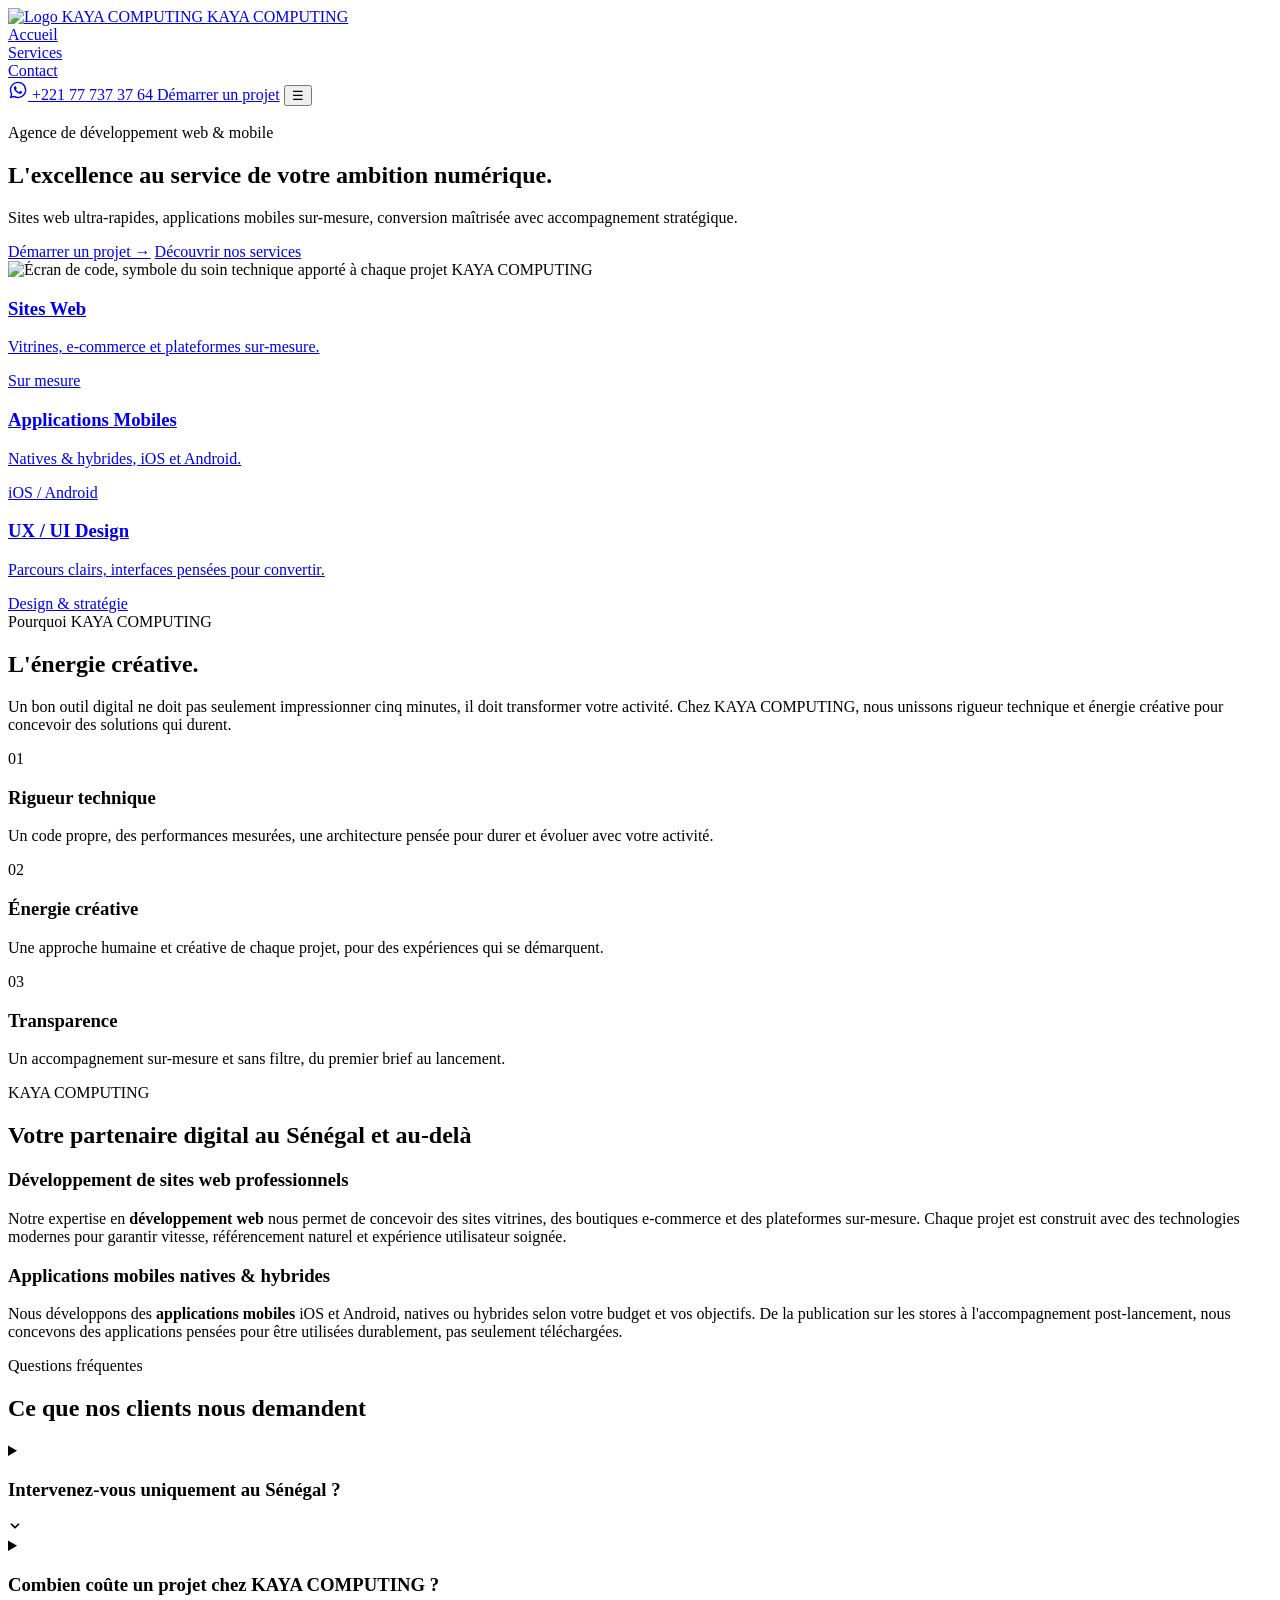
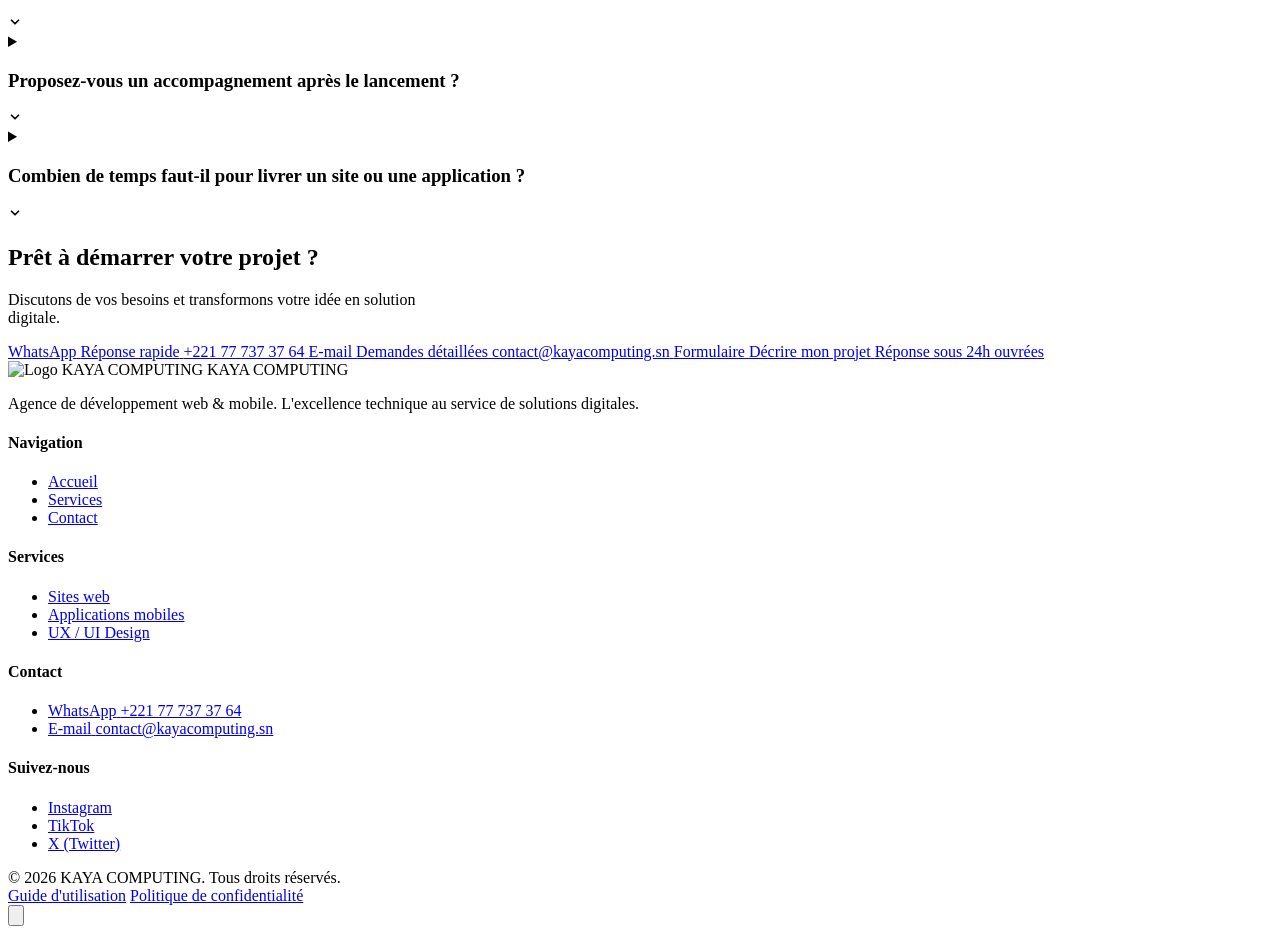
==== index.html @ dcd79332 "Add files via upload" ====
<!DOCTYPE html>
<html lang="fr">
<head>
<meta charset="UTF-8">
<meta name="viewport" content="width=device-width, initial-scale=1.0">
<title>KAYA COMPUTING — Agence de développement Web &amp; Mobile au Sénégal</title>
<meta name="description" content="KAYA COMPUTING est une agence sénégalaise de développement web et mobile. Sites internet, applications iOS/Android et UX/UI design sur-mesure, rapides et pensés pour convertir.">
<meta name="keywords" content="agence web Sénégal, développement web Sénégal, création site internet Dakar, application mobile Sénégal, UX UI design Sénégal, KAYA COMPUTING">
<meta name="robots" content="index, follow">
<meta name="author" content="KAYA COMPUTING">
<link rel="canonical" href="https://kayacomputing.github.io/kaya_computing/">

<!-- Open Graph / Facebook, LinkedIn, WhatsApp previews -->
<meta property="og:type" content="website">
<meta property="og:locale" content="fr_FR">
<meta property="og:url" content="https://kayacomputing.github.io/kaya_computing/">
<meta property="og:site_name" content="KAYA COMPUTING">
<meta property="og:title" content="KAYA COMPUTING — Agence de développement Web &amp; Mobile au Sénégal">
<meta property="og:description" content="Sites internet, applications mobiles et UX/UI design sur-mesure. Une agence sénégalaise qui allie rigueur technique et énergie créative.">
<meta property="og:image" content="https://kayacomputing.github.io/kaya_computing/assets/hero-code.jpg">
<meta property="og:image:width" content="1920">
<meta property="og:image:height" content="1080">

<!-- Twitter / X Card -->
<meta name="twitter:card" content="summary_large_image">
<meta name="twitter:title" content="KAYA COMPUTING — Agence de développement Web &amp; Mobile au Sénégal">
<meta name="twitter:description" content="Sites internet, applications mobiles et UX/UI design sur-mesure, conçus par une agence basée au Sénégal.">
<meta name="twitter:image" content="https://kayacomputing.github.io/kaya_computing/assets/hero-code.jpg">

<link rel="icon" type="image/png" href="assets/logo.png">
<link rel="apple-touch-icon" href="assets/logo.png">
<link rel="stylesheet" href="css/style.css">

<!-- Données structurées : identité de l'entreprise pour les moteurs de recherche -->
<script type="application/ld+json">
{
  "@context": "https://schema.org",
  "@type": "ProfessionalService",
  "@id": "https://kayacomputing.github.io/kaya_computing/#organization",
  "name": "KAYA COMPUTING",
  "url": "https://kayacomputing.github.io/kaya_computing/",
  "logo": "https://kayacomputing.github.io/kaya_computing/assets/logo.png",
  "image": "https://kayacomputing.github.io/kaya_computing/assets/hero-code.jpg",
  "description": "Agence de développement web et mobile basée au Sénégal, spécialisée dans la création de sites internet, d'applications mobiles et de design UX/UI sur-mesure.",
  "email": "contact@kayacomputing.sn",
  "telephone": "+221777373764",
  "areaServed": "SN",
  "address": {
    "@type": "PostalAddress",
    "addressCountry": "SN"
  },
  "sameAs": [
    "https://instagram.com/kayacomputing_sn",
    "https://tiktok.com/@kayacomputing_sn",
    "https://x.com/KayaComputing"
  ]
}
</script>
</head>
<body>
<header class="site-header">
  <div class="container nav">
    <a href="index.html" class="brand">
      <img src="assets/logo.png" alt="Logo KAYA COMPUTING" width="40" height="40">
      KAYA COMPUTING
    </a>
    <ul class="nav-links" style="list-style:none; margin:0; padding:0;">
      <li><a href="index.html" class="active">Accueil</a></li>
<li><a href="services.html">Services</a></li>
<li><a href="contact.html">Contact</a></li>

    </ul>
    <div class="nav-cta">
      <a href="https://wa.me/221777373764" target="_blank" rel="noopener" class="btn-whatsapp" aria-label="Nous contacter sur WhatsApp">
        <svg width="20" height="20" viewBox="0 0 24 24" fill="currentColor"><path d="M12.04 2C6.58 2 2.13 6.45 2.13 11.91c0 1.75.46 3.45 1.32 4.95L2.05 22l5.25-1.38a9.9 9.9 0 0 0 4.74 1.21h.005c5.46 0 9.91-4.45 9.91-9.91 0-2.65-1.03-5.14-2.9-7.01A9.87 9.87 0 0 0 12.04 2zm0 18.13h-.004a8.2 8.2 0 0 1-4.19-1.15l-.3-.18-3.12.82.83-3.04-.2-.31a8.18 8.18 0 0 1-1.26-4.36c0-4.53 3.69-8.22 8.23-8.22 2.2 0 4.26.86 5.82 2.42a8.17 8.17 0 0 1 2.41 5.81c0 4.53-3.69 8.21-8.22 8.21zm4.51-6.15c-.25-.12-1.47-.72-1.69-.81-.23-.08-.39-.12-.56.13-.17.25-.64.81-.78.97-.14.17-.29.19-.54.06-.25-.12-1.04-.38-1.98-1.22-.73-.65-1.23-1.46-1.37-1.71-.14-.25-.02-.38.11-.51.11-.11.25-.29.37-.43.12-.14.16-.25.25-.41.08-.17.04-.31-.02-.43-.06-.12-.56-1.34-.76-1.84-.2-.48-.41-.42-.56-.42-.14-.01-.31-.01-.48-.01-.17 0-.43.06-.66.31-.23.25-.86.84-.86 2.05s.88 2.38 1 2.54c.12.17 1.73 2.64 4.2 3.7.59.25 1.04.4 1.4.52.59.19 1.12.16 1.54.1.47-.07 1.47-.6 1.68-1.18.21-.58.21-1.07.15-1.18-.06-.1-.23-.17-.48-.29z"/></svg>
        <span class="wa-text">+221 77 737 37 64</span>
      </a>
      <a href="contact.html" class="btn btn-primary">Démarrer un projet</a>
      <button class="nav-toggle" aria-label="Ouvrir le menu" aria-expanded="false">☰</button>
    </div>
  </div>
</header>

<main>

  <!-- ============ HERO ============ -->
  <section class="hero" style="padding-bottom:0;">
    <div class="container hero-grid">
      <div class="reveal">
        <span class="segbar-h"><span></span><span></span><span></span></span>
        <div class="eyebrow" style="margin-top:18px;">Agence de développement web &amp; mobile</div>
        <h1>L'excellence au service de votre ambition numérique.</h1>
        <p class="lede">Sites web ultra-rapides, applications mobiles sur-mesure, conversion maîtrisée avec accompagnement stratégique.</p>
        <div class="hero-actions">
          <a href="contact.html" class="btn btn-primary">Démarrer un projet →</a>
          <a href="services.html" class="btn btn-outline">Découvrir nos services</a>
        </div>
      </div>

      <div class="hero-visual hero-visual-photo reveal">
        <img src="assets/hero-code.jpg" alt="Écran de code, symbole du soin technique apporté à chaque projet KAYA COMPUTING" width="960" height="600" loading="eager">
        <div class="hero-visual-accent">
          <span class="segbar"><span></span><span></span><span></span></span>
        </div>
      </div>
    </div>
  </section>

  <!-- ============ CARTES VISUELLES SERVICES ============ -->
  <section class="section-tight">
    <div class="container">
      <div class="visual-card-grid reveal-group">
        <a href="services.html" class="visual-card vc-blue">
          <span class="vc-icon"><span class="segbar"><span></span><span></span><span></span></span></span>
          <div>
            <h3>Sites Web</h3>
            <p>Vitrines, e-commerce et plateformes sur-mesure.</p>
            <span class="vc-tag">Sur mesure</span>
          </div>
        </a>
        <a href="services.html" class="visual-card vc-anthracite">
          <span class="vc-icon"><span class="segbar"><span></span><span></span><span></span></span></span>
          <div>
            <h3>Applications Mobiles</h3>
            <p>Natives &amp; hybrides, iOS et Android.</p>
            <span class="vc-tag">iOS / Android</span>
          </div>
        </a>
        <a href="services.html" class="visual-card vc-orange">
          <span class="vc-icon"><span class="segbar"><span></span><span></span><span></span></span></span>
          <div>
            <h3>UX / UI Design</h3>
            <p>Parcours clairs, interfaces pensées pour convertir.</p>
            <span class="vc-tag">Design &amp; stratégie</span>
          </div>
        </a>
      </div>
    </div>
  </section>

  <!-- ============ POURQUOI KAYA COMPUTING ============ -->
  <section class="section values-section">
    <div class="container">
      <div class="section-head reveal">
        <span class="eyebrow">Pourquoi KAYA COMPUTING</span>
        <h2>L'énergie créative.</h2>
      </div>
      <p class="lede values-intro reveal">Un bon outil digital ne doit pas seulement impressionner cinq minutes, il doit transformer votre activité. Chez KAYA COMPUTING, nous unissons rigueur technique et énergie créative pour concevoir des solutions qui durent.</p>

      <div class="values-grid reveal-group">
        <div class="value-card">
          <div class="value-icon">01</div>
          <h3>Rigueur technique</h3>
          <p>Un code propre, des performances mesurées, une architecture pensée pour durer et évoluer avec votre activité.</p>
        </div>
        <div class="value-card">
          <div class="value-icon">02</div>
          <h3>Énergie créative</h3>
          <p>Une approche humaine et créative de chaque projet, pour des expériences qui se démarquent.</p>
        </div>
        <div class="value-card">
          <div class="value-icon">03</div>
          <h3>Transparence</h3>
          <p>Un accompagnement sur-mesure et sans filtre, du premier brief au lancement.</p>
        </div>
      </div>
    </div>
  </section>

  <!-- ============ CONTENU SEO / EXPERTISE ============ -->
  <section class="section section-alt seo-block">
    <div class="container">
      <div class="section-head reveal">
        <span class="eyebrow">KAYA COMPUTING</span>
        <h2>Votre partenaire digital au Sénégal et au-delà</h2>
      </div>

      <h3 class="reveal">Développement de sites web professionnels</h3>
      <p class="reveal">Notre expertise en <strong>développement web</strong> nous permet de concevoir des sites vitrines, des boutiques e-commerce et des plateformes sur-mesure. Chaque projet est construit avec des technologies modernes pour garantir vitesse, référencement naturel et expérience utilisateur soignée.</p>

      <h3 class="reveal">Applications mobiles natives &amp; hybrides</h3>
      <p class="reveal">Nous développons des <strong>applications mobiles</strong> iOS et Android, natives ou hybrides selon votre budget et vos objectifs. De la publication sur les stores à l'accompagnement post-lancement, nous concevons des applications pensées pour être utilisées durablement, pas seulement téléchargées.</p>
    </div>
  </section>

  <!-- ============ FAQ ============ -->
  <section class="section">
    <div class="container">
      <div class="section-head reveal">
        <span class="eyebrow">Questions fréquentes</span>
        <h2>Ce que nos clients nous demandent</h2>
      </div>
      <div class="faq-list reveal-group">
        <details class="faq-item">
          <summary>
            <h3>Intervenez-vous uniquement au Sénégal ?</h3>
            <span class="faq-arrow" aria-hidden="true">
              <svg width="14" height="14" viewBox="0 0 16 16" fill="none"><path d="M4 6l4 4 4-4" stroke="currentColor" stroke-width="2" stroke-linecap="round" stroke-linejoin="round"/></svg>
            </span>
          </summary>
          <p>Basés au Sénégal, nous accompagnons des clients partout dans le pays et à l'international, grâce à une organisation fluide à distance adaptée à votre fuseau horaire.</p>
        </details>
        <details class="faq-item">
          <summary>
            <h3>Combien coûte un projet chez KAYA COMPUTING ?</h3>
            <span class="faq-arrow" aria-hidden="true">
              <svg width="14" height="14" viewBox="0 0 16 16" fill="none"><path d="M4 6l4 4 4-4" stroke="currentColor" stroke-width="2" stroke-linecap="round" stroke-linejoin="round"/></svg>
            </span>
          </summary>
          <p>Chaque projet est chiffré sur devis, selon la complexité, les fonctionnalités et les délais souhaités. Nous proposons systématiquement une estimation détaillée avant de démarrer.</p>
        </details>
        <details class="faq-item">
          <summary>
            <h3>Proposez-vous un accompagnement après le lancement ?</h3>
            <span class="faq-arrow" aria-hidden="true">
              <svg width="14" height="14" viewBox="0 0 16 16" fill="none"><path d="M4 6l4 4 4-4" stroke="currentColor" stroke-width="2" stroke-linecap="round" stroke-linejoin="round"/></svg>
            </span>
          </summary>
          <p>Oui, sous forme de forfaits de maintenance (mises à jour, corrections, évolutions mineures) ou de support ponctuel à la demande. On en discute selon vos besoins lors du cadrage du projet.</p>
        </details>
        <details class="faq-item">
          <summary>
            <h3>Combien de temps faut-il pour livrer un site ou une application ?</h3>
            <span class="faq-arrow" aria-hidden="true">
              <svg width="14" height="14" viewBox="0 0 16 16" fill="none"><path d="M4 6l4 4 4-4" stroke="currentColor" stroke-width="2" stroke-linecap="round" stroke-linejoin="round"/></svg>
            </span>
          </summary>
          <p>Un site vitrine peut être livré en 3 à 6 semaines. Une application mobile ou une plateforme e-commerce complète demande généralement 2 à 4 mois, selon la complexité. Un planning précis vous est communiqué dès le devis validé.</p>
        </details>
      </div>
    </div>
  </section>

  <!-- ============ CTA MULTI-CANAL ============ -->
  <section class="section-tight">
    <div class="container">
      <div class="cta-banner cta-banner-channels reveal">
        <div>
          <h2>Prêt à démarrer votre projet ?</h2>
          <p style="margin-top:12px; max-width:420px;">Discutons de vos besoins et transformons votre idée en solution digitale.</p>
        </div>
        <div class="channel-grid">
          <a href="https://wa.me/221777373764" target="_blank" rel="noopener" class="channel-card">
            <span class="ch-label">WhatsApp</span>
            <span class="ch-value">Réponse rapide</span>
            <span class="ch-sub">+221 77 737 37 64</span>
          </a>
          <a href="mailto:contact@kayacomputing.sn" class="channel-card">
            <span class="ch-label">E-mail</span>
            <span class="ch-value">Demandes détaillées</span>
            <span class="ch-sub">contact@kayacomputing.sn</span>
          </a>
          <a href="contact.html" class="channel-card">
            <span class="ch-label">Formulaire</span>
            <span class="ch-value">Décrire mon projet</span>
            <span class="ch-sub">Réponse sous 24h ouvrées</span>
          </a>
        </div>
      </div>
    </div>
  </section>

</main>
<footer class="site-footer">
  <div class="container">
    <div class="footer-grid">
      <div>
        <div class="footer-brand">
          <img src="assets/logo-white.png" alt="Logo KAYA COMPUTING" width="36" height="36" loading="lazy">
          KAYA COMPUTING
        </div>
        <p>Agence de développement web & mobile. L'excellence technique au service de solutions digitales.</p>
      </div>
      <div class="footer-col">
        <h4>Navigation</h4>
        <ul>
          <li><a href="index.html">Accueil</a></li>
          <li><a href="services.html">Services</a></li>
          <li><a href="contact.html">Contact</a></li>
        </ul>
      </div>
      <div class="footer-col">
        <h4>Services</h4>
        <ul>
          <li><a href="services.html">Sites web</a></li>
          <li><a href="services.html">Applications mobiles</a></li>
          <li><a href="services.html">UX / UI Design</a></li>
        </ul>
      </div>
      <div class="footer-col">
        <h4>Contact</h4>
        <ul>
          <li>
            <a href="https://wa.me/221777373764" target="_blank" rel="noopener" class="footer-contact-link">
              <span class="footer-contact-label">WhatsApp</span>
              <span class="footer-contact-value">+221 77 737 37 64</span>
            </a>
          </li>
          <li>
            <a href="mailto:contact@kayacomputing.sn" class="footer-contact-link">
              <span class="footer-contact-label">E-mail</span>
              <span class="footer-contact-value">contact@kayacomputing.sn</span>
            </a>
          </li>
        </ul>
      </div>
      <div class="footer-col">
        <h4>Suivez-nous</h4>
        <ul>
          <li><a href="https://instagram.com/kayacomputing_sn" target="_blank" rel="noopener">Instagram</a></li>
          <li><a href="https://tiktok.com/@kayacomputing_sn" target="_blank" rel="noopener">TikTok</a></li>
          <li><a href="https://x.com/KayaComputing" target="_blank" rel="noopener">X (Twitter)</a></li>
        </ul>
      </div>
    </div>
    <div class="footer-bottom">
      <span>© 2026 KAYA COMPUTING. Tous droits réservés.</span>
      <nav class="footer-legal" aria-label="Liens légaux">
        <a href="guide.html">Guide d'utilisation</a>
        <a href="confidentialite.html">Politique de confidentialité</a>
      </nav>
    </div>
  </div>
</footer>
<button class="scroll-top-btn" type="button" aria-label="Remonter en haut de la page" title="Retour en haut">
  <svg viewBox="0 0 24 24" fill="none" stroke="currentColor" stroke-width="2.5" stroke-linecap="round" stroke-linejoin="round"><path d="M12 19V5M5 12l7-7 7 7"/></svg>
</button>
<script src="js/main.js"></script>
</body>
</html>
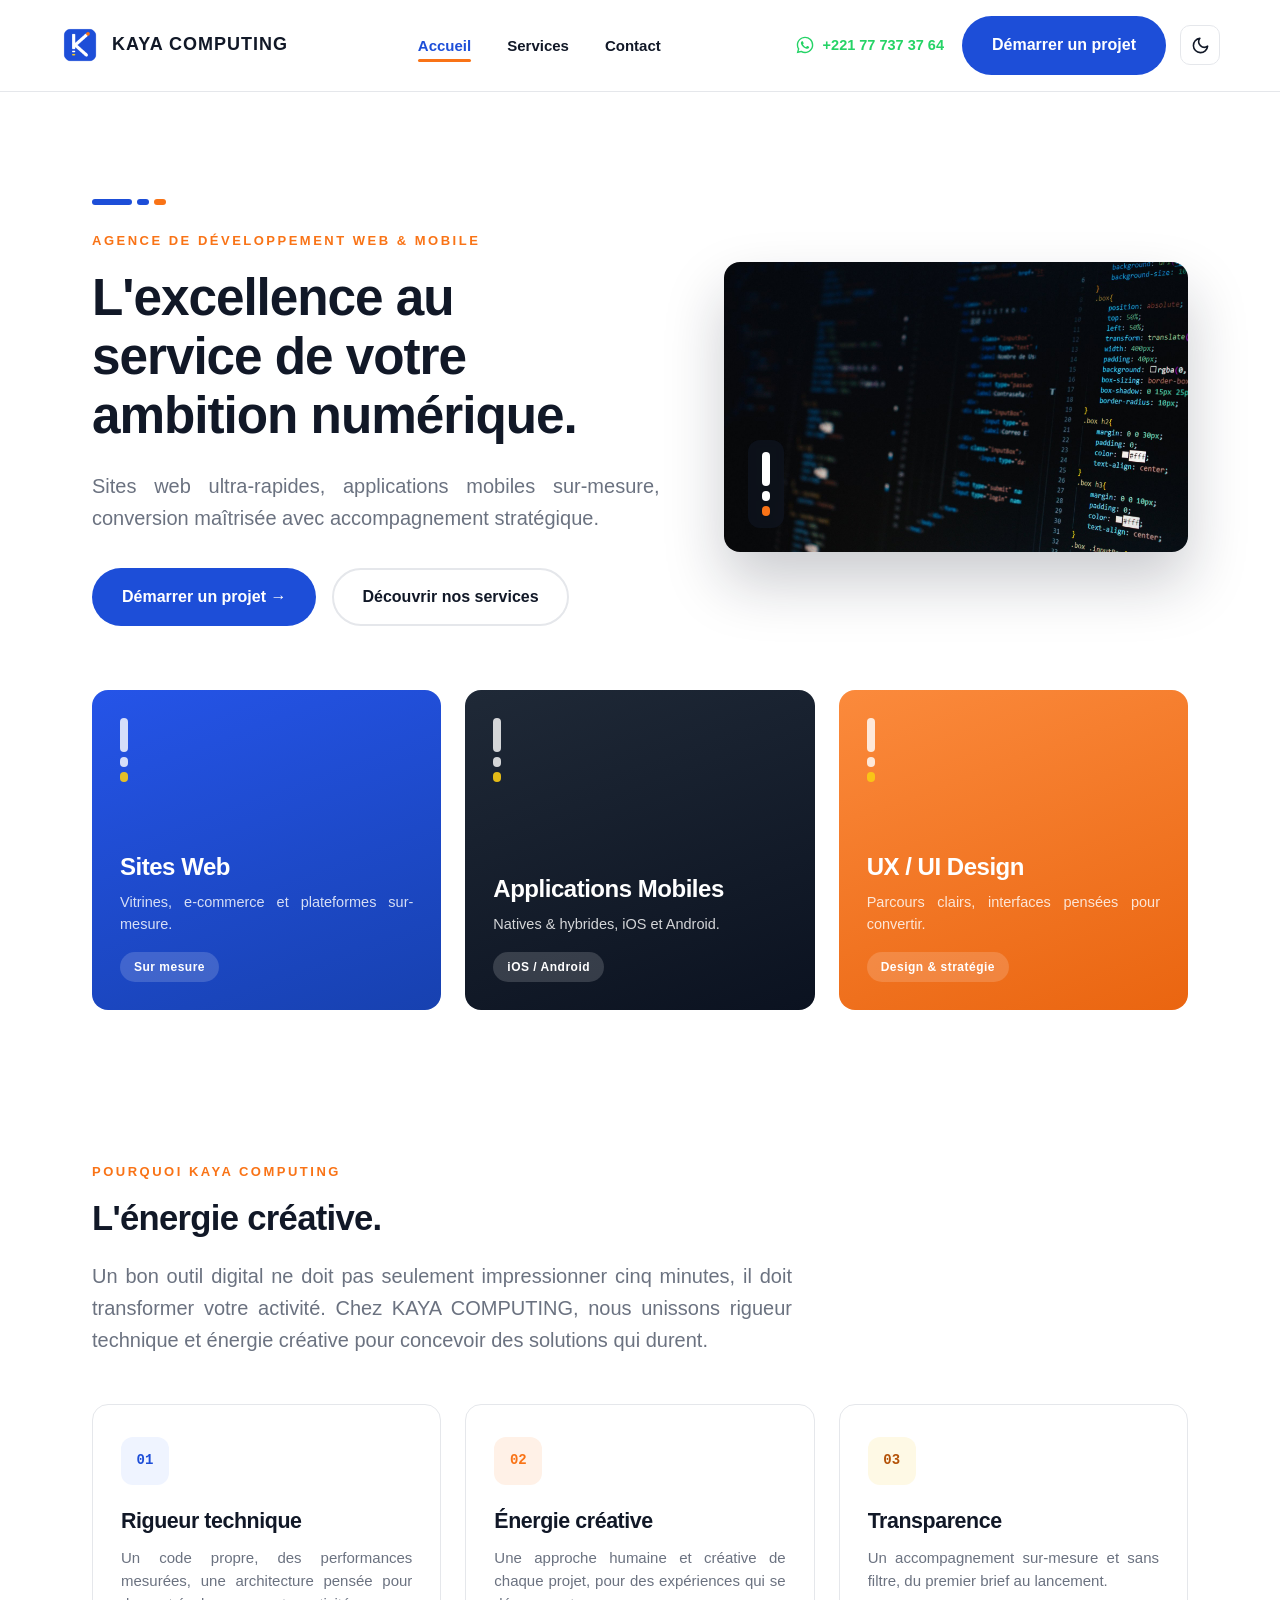
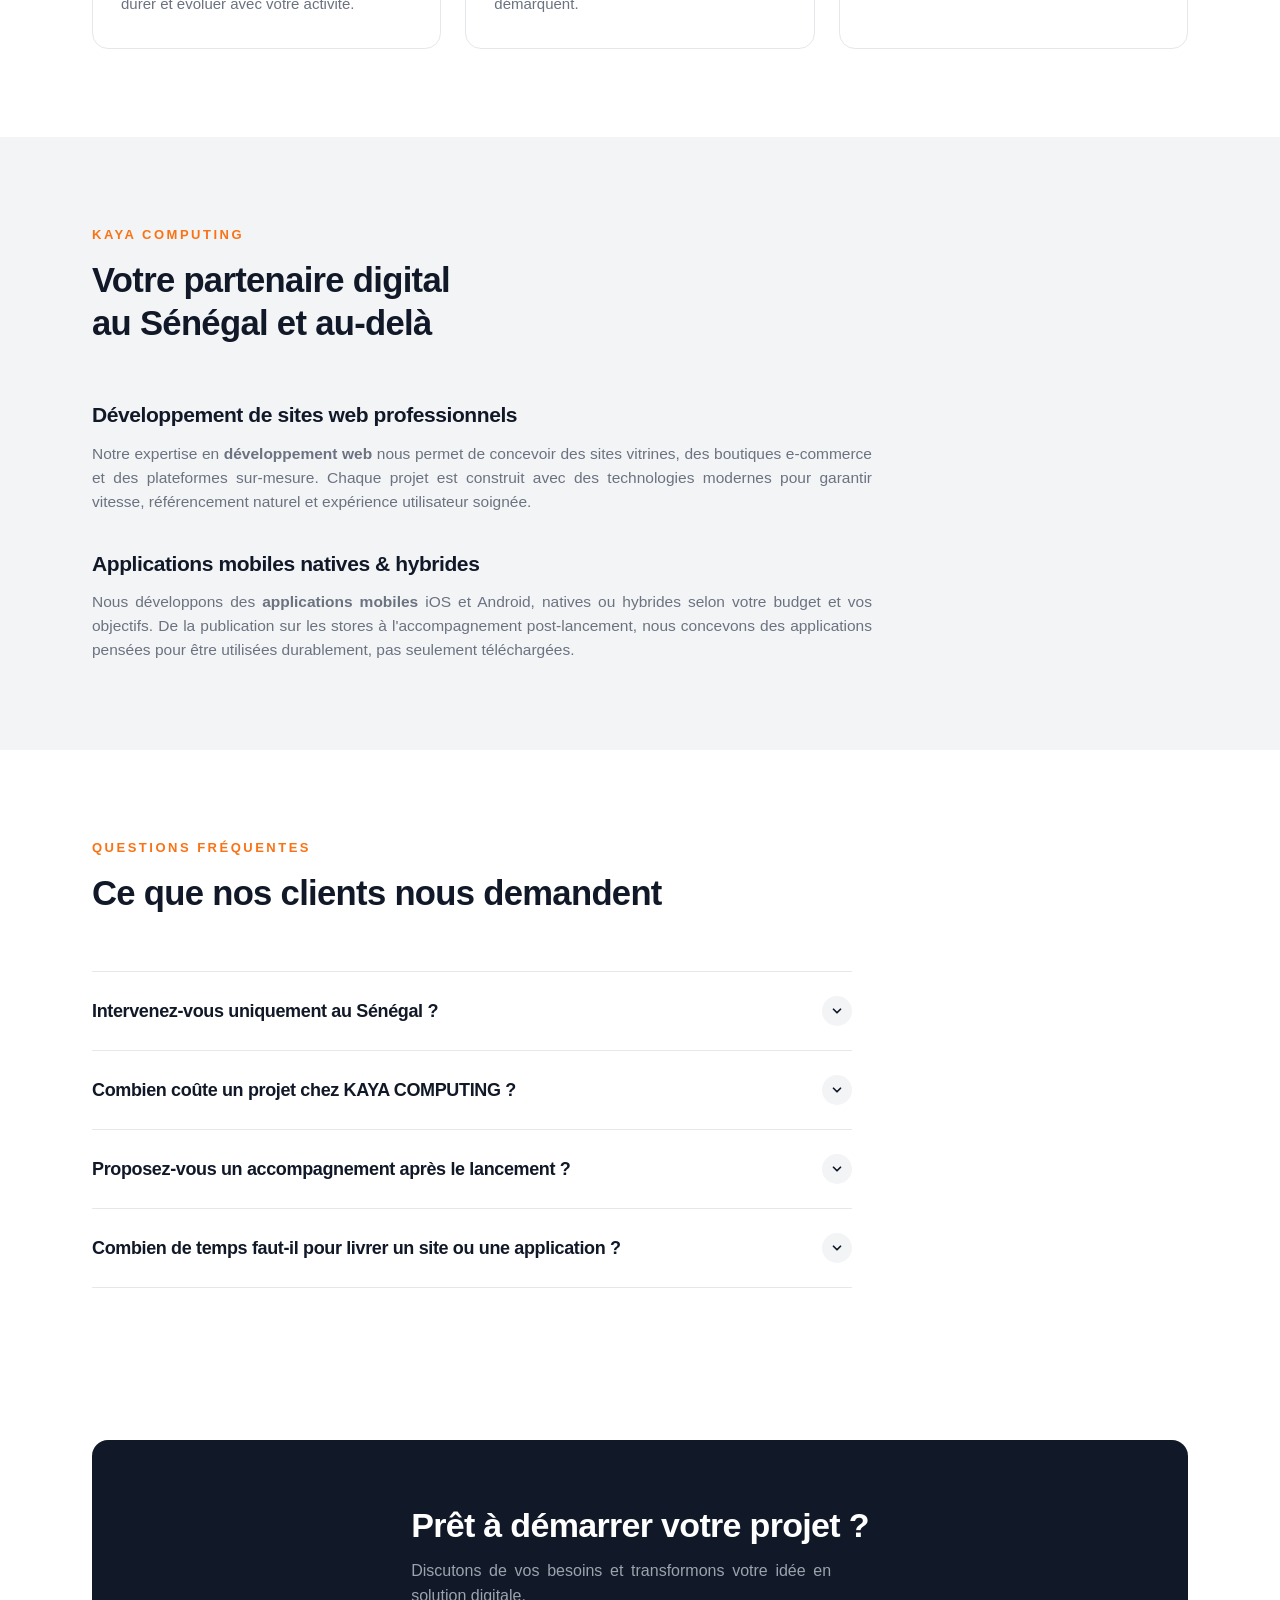
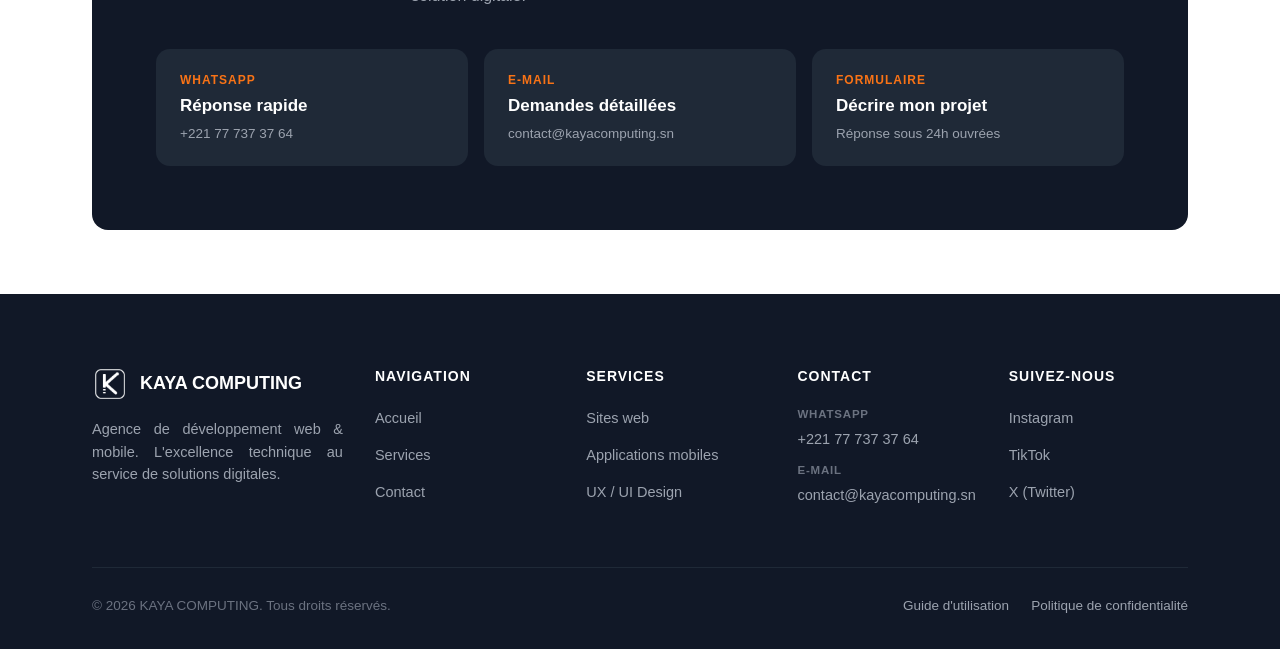
==== commit ace73873: "Ajout du mode sombre/clair sur toutes les pages" ====
--- a/index.html
+++ b/index.html
@@ -30,6 +30,7 @@
 <link rel="icon" type="image/png" href="assets/logo.png">
 <link rel="apple-touch-icon" href="assets/logo.png">
 <link rel="stylesheet" href="css/style.css">
+<script src="js/theme-toggle.js"></script>
 
 <!-- Données structurées : identité de l'entreprise pour les moteurs de recherche -->
 <script type="application/ld+json">
@@ -76,6 +77,10 @@
         <span class="wa-text">+221 77 737 37 64</span>
       </a>
       <a href="contact.html" class="btn btn-primary">Démarrer un projet</a>
+      <button class="theme-toggle" type="button" aria-label="Activer le mode sombre" title="Changer de thème">
+        <svg class="icon-moon" viewBox="0 0 24 24" fill="none" stroke="currentColor" stroke-width="2" stroke-linecap="round" stroke-linejoin="round"><path d="M21 12.79A9 9 0 1 1 11.21 3 7 7 0 0 0 21 12.79z"/></svg>
+        <svg class="icon-sun" viewBox="0 0 24 24" fill="none" stroke="currentColor" stroke-width="2" stroke-linecap="round" stroke-linejoin="round"><circle cx="12" cy="12" r="5"/><line x1="12" y1="1" x2="12" y2="3"/><line x1="12" y1="21" x2="12" y2="23"/><line x1="4.22" y1="4.22" x2="5.64" y2="5.64"/><line x1="18.36" y1="18.36" x2="19.78" y2="19.78"/><line x1="1" y1="12" x2="3" y2="12"/><line x1="21" y1="12" x2="23" y2="12"/><line x1="4.22" y1="19.78" x2="5.64" y2="18.36"/><line x1="18.36" y1="5.64" x2="19.78" y2="4.22"/></svg>
+      </button>
       <button class="nav-toggle" aria-label="Ouvrir le menu" aria-expanded="false">☰</button>
     </div>
   </div>
--- a/css/style.css
+++ b/css/style.css
@@ -0,0 +1,1101 @@
+/* ============================================================
+   KAYA COMPUTING — Design system
+   Basé sur la charte graphique v1.0 (Août 2026)
+   Signature visuelle : la barre segmentée du logo K
+   (symbolise la logique binaire/modulaire du développement)
+   ============================================================ */
+
+:root {
+  --blue: #1D4ED8;
+  --blue-dark: #1E3FB8;
+  --blue-tint: #EFF4FF;
+  --orange: #F97316;
+  --yellow: #FACC15;
+  --anthracite: #111827;
+  --gray: #6B7280;
+  --gray-light: #F3F4F6;
+  --border: #E5E7EB;
+  --white: #FFFFFF;
+
+  /* Jetons de thème (clair par défaut) : ce sont ceux-ci que le reste
+     de la feuille de style utilise pour tout ce qui doit s'adapter au
+     mode sombre (fond de page, texte, cartes, bordures). Les couleurs
+     de marque et les blocs volontairement colorés (footer, bannières
+     CTA, cartes visuelles) restent fixes dans les deux thèmes. */
+  --page-bg: var(--white);
+  --surface: var(--white);
+  --surface-alt: var(--gray-light);
+  --text-primary: var(--anthracite);
+  --text-muted: var(--gray);
+  --border-color: var(--border);
+  --header-bg: rgba(255,255,255,.92);
+
+  --font-main: Arial, "Helvetica Neue", Helvetica, sans-serif;
+  --font-mono: "SFMono-Regular", Consolas, "Liberation Mono", Menlo, monospace;
+
+  --container: 1160px;
+  --radius: 16px;
+  --radius-sm: 10px;
+}
+
+[data-theme="dark"] {
+  --page-bg: #0B0F1A;
+  --surface: #161C2C;
+  --surface-alt: #1C2333;
+  --text-primary: #F1F5F9;
+  --text-muted: #9CA3AF;
+  --border-color: #2A3348;
+  --header-bg: rgba(11,15,26,.88);
+}
+
+* { box-sizing: border-box; }
+html { scroll-behavior: smooth; }
+
+body {
+  margin: 0;
+  font-family: var(--font-main);
+  color: var(--text-primary);
+  background: var(--page-bg);
+  line-height: 1.55;
+  -webkit-font-smoothing: antialiased;
+  transition: background-color .25s ease, color .25s ease;
+}
+
+img { max-width: 100%; display: block; }
+a { color: inherit; text-decoration: none; }
+
+.container {
+  max-width: var(--container);
+  margin: 0 auto;
+  padding: 0 32px;
+}
+
+/* ---------- Segmented bar — brand signature ---------- */
+/* Three blocks (tall / short / short), echoing the K's
+   segmented stroke: blue, blue, orange. Used as the site's
+   recurring structural device: dividers, markers, bullets. */
+.segbar {
+  display: inline-flex;
+  flex-direction: column;
+  gap: 5px;
+  width: 8px;
+}
+.segbar span { display: block; border-radius: 4px; background: var(--blue); }
+.segbar span:nth-child(1) { height: 34px; }
+.segbar span:nth-child(2) { height: 10px; }
+.segbar span:nth-child(3) { height: 10px; background: var(--orange); }
+
+.segbar-h {
+  display: inline-flex;
+  align-items: center;
+  gap: 5px;
+}
+.segbar-h span { display: block; height: 6px; border-radius: 3px; background: var(--blue); }
+.segbar-h span:nth-child(1) { width: 40px; }
+.segbar-h span:nth-child(2) { width: 12px; }
+.segbar-h span:nth-child(3) { width: 12px; background: var(--orange); }
+
+/* ---------- Typography ---------- */
+.eyebrow {
+  font-weight: 700;
+  font-size: 13px;
+  letter-spacing: 2.5px;
+  text-transform: uppercase;
+  color: var(--orange);
+}
+
+h1, h2, h3, h4 { font-weight: 700; letter-spacing: -0.02em; margin: 0; color: var(--text-primary); overflow-wrap: break-word; text-wrap: balance; }
+/* Fluid sizing: scales smoothly between breakpoints instead of
+   jumping at a single media query, so headings never look
+   oversized/misaligned on tablet widths. */
+h1 { font-size: clamp(30px, 2.6vw + 18px, 54px); line-height: 1.15; }
+h2 { font-size: clamp(25px, 1.3vw + 18px, 36px); line-height: 1.25; }
+h3 { font-size: clamp(18px, 0.5vw + 15px, 22px); line-height: 1.35; }
+/* Body copy is justified for a cleaner, more "printed" reading
+   column, with the last line kept left-aligned (browser default,
+   made explicit for cross-browser consistency) and hyphenation
+   enabled so justified French text doesn't produce large gaps
+   between words on narrow columns. */
+p {
+  margin: 0;
+  color: var(--text-muted);
+  text-align: justify;
+  text-align-last: left;
+  -webkit-hyphens: auto;
+  hyphens: auto;
+}
+.lede { font-size: clamp(16.5px, 0.5vw + 14.5px, 20px); line-height: 1.6; }
+
+.mono-tag {
+  font-family: var(--font-mono);
+  font-size: 13px;
+  color: var(--blue);
+  background: var(--blue-tint);
+  padding: 4px 10px;
+  border-radius: 6px;
+}
+
+/* ---------- Buttons ---------- */
+.btn {
+  display: inline-flex;
+  align-items: center;
+  gap: 8px;
+  font-family: var(--font-main);
+  font-weight: 700;
+  font-size: 16px;
+  padding: 15px 28px;
+  border-radius: 999px;
+  border: 2px solid transparent;
+  cursor: pointer;
+  transition: transform .15s ease, box-shadow .15s ease, background .15s ease, color .15s ease;
+}
+.btn:hover { transform: translateY(-2px); }
+.btn:active { transform: translateY(0) scale(.97); }
+.btn-primary { background: var(--blue); color: var(--white); }
+.btn-primary:hover { background: var(--blue-dark); box-shadow: 0 10px 24px rgba(29,78,216,.28); }
+.btn-outline { background: transparent; color: var(--text-primary); border-color: var(--border-color); }
+.btn-outline:hover { border-color: var(--text-primary); }
+.btn-white { background: var(--white); color: var(--blue); }
+.btn-white:hover { box-shadow: 0 10px 24px rgba(0,0,0,.18); }
+
+/* ---------- Motion: scroll-reveal ----------
+   Lightweight, CSS-driven entrance animation. Elements start
+   slightly faded/offset and settle into place once an
+   IntersectionObserver (see main.js) marks them .is-visible.
+   No layout-affecting properties are animated (opacity + transform
+   only), so this costs nothing on load time or layout performance.
+   Disabled entirely for users who prefer reduced motion. */
+@media (prefers-reduced-motion: no-preference) {
+  .reveal {
+    opacity: 0;
+    transform: translateY(22px);
+    transition: opacity .6s ease, transform .6s ease;
+  }
+  .reveal.is-visible { opacity: 1; transform: translateY(0); }
+
+  .reveal-group > * {
+    opacity: 0;
+    transform: translateY(18px);
+    transition: opacity .5s ease, transform .5s ease;
+  }
+  .reveal-group.is-visible > * { opacity: 1; transform: translateY(0); }
+  .reveal-group.is-visible > *:nth-child(2) { transition-delay: .08s; }
+  .reveal-group.is-visible > *:nth-child(3) { transition-delay: .16s; }
+  .reveal-group.is-visible > *:nth-child(4) { transition-delay: .24s; }
+  .reveal-group.is-visible > *:nth-child(5) { transition-delay: .32s; }
+}
+
+/* ---------- Header ---------- */
+.site-header {
+  position: sticky;
+  top: 0;
+  z-index: 50;
+  background: var(--header-bg);
+  backdrop-filter: blur(8px);
+  border-bottom: 1px solid var(--border-color);
+}
+.nav {
+  display: flex;
+  align-items: center;
+  justify-content: space-between;
+  padding: 16px 0;
+  position: relative;
+}
+.brand {
+  display: flex;
+  align-items: center;
+  gap: 12px;
+  font-weight: 700;
+  font-size: 18px;
+  letter-spacing: 1px;
+}
+.brand img { width: 40px; height: 40px; transition: transform .25s ease; }
+.brand:hover img { transform: scale(1.08) rotate(-4deg); }
+.nav-links {
+  display: flex;
+  align-items: center;
+  gap: 36px;
+  font-weight: 700;
+  font-size: 15px;
+}
+.nav-links a { color: var(--text-primary); position: relative; padding: 6px 0; }
+.nav-links a.active { color: var(--blue); }
+.nav-links a::before {
+  content: "";
+  position: absolute;
+  left: 0; bottom: -2px;
+  width: 0; height: 2px;
+  background: var(--blue);
+  border-radius: 2px;
+  transition: width .2s ease;
+}
+.nav-links a:not(.active):hover::before { width: 100%; }
+.nav-links a.active::after {
+  content: "";
+  position: absolute;
+  left: 0; bottom: -2px;
+  width: 100%; height: 3px;
+  background: var(--orange);
+  border-radius: 2px;
+}
+.nav-links a:hover { color: var(--blue); }
+.nav-cta { display: flex; align-items: center; gap: 14px; }
+.btn-whatsapp {
+  display: flex; align-items: center; gap: 8px;
+  font-weight: 700; font-size: 14.5px;
+  color: #25D366;
+  padding: 8px 4px;
+}
+.btn-whatsapp:hover { color: #1DA851; }
+.nav-toggle {
+  display: none;
+  width: 42px; height: 42px;
+  align-items: center; justify-content: center;
+  border-radius: 10px;
+  border: 1.5px solid var(--border-color);
+  background: var(--surface);
+  color: var(--text-primary);
+  font-size: 18px;
+  cursor: pointer;
+}
+
+/* ---------- Hero ---------- */
+.hero {
+  padding: 96px 0 80px;
+}
+.hero-grid {
+  display: grid;
+  grid-template-columns: 1.1fr 0.9fr;
+  gap: 64px;
+  align-items: center;
+}
+.hero h1 { margin: 18px 0 24px; max-width: 600px; }
+/* Sub-page hero headings (Services, Contact...): shorter, still
+   fluid, with a controlled max-width so lines break evenly. */
+.hero-sub h1 { font-size: clamp(28px, 1.8vw + 18px, 46px); max-width: 680px; margin: 18px 0 20px; }
+.hero-sub .lede { max-width: 640px; margin-top: 20px; }
+.hero-actions { display: flex; gap: 16px; margin-top: 34px; flex-wrap: wrap; }
+.hero-stats { display: flex; gap: 40px; margin-top: 56px; }
+.hero-stats .stat-num { font-size: 30px; font-weight: 700; color: var(--text-primary); }
+.hero-stats .stat-label { font-size: 14px; color: var(--text-muted); margin-top: 4px; }
+
+.hero-visual {
+  filter: drop-shadow(0 30px 50px rgba(17,24,39,.14));
+}
+.hero-visual svg { width: 100%; height: auto; display: block; }
+.hero-visual-photo {
+  position: relative;
+  border-radius: var(--radius);
+  overflow: hidden;
+  filter: none;
+  box-shadow: 0 30px 60px rgba(17,24,39,.22);
+}
+.hero-visual-photo img {
+  width: 100%; height: 100%;
+  object-fit: cover;
+  display: block;
+  aspect-ratio: 16/10;
+}
+.hero-visual-accent {
+  position: absolute;
+  bottom: 24px; left: 24px;
+  background: rgba(17,24,39,.55);
+  backdrop-filter: blur(4px);
+  padding: 12px 14px;
+  border-radius: 12px;
+}
+.hero-visual-accent .segbar span:nth-child(1),
+.hero-visual-accent .segbar span:nth-child(2) { background: #FFFFFF; }
+.hero-visual-accent .segbar span:nth-child(3) { background: var(--orange); }
+
+/* ---------- Section scaffolding ---------- */
+.section { padding: 88px 0; }
+.section-tight { padding: 64px 0; }
+.section-alt { background: var(--surface-alt); }
+.section-dark { background: var(--anthracite); color: var(--white); }
+.section-dark p { color: #9CA3AF; }
+.section-dark h2, .section-dark h3 { color: var(--white); }
+.section-head { max-width: 640px; margin-bottom: 56px; }
+.section-head .eyebrow { margin-bottom: 14px; display: block; }
+.section-head h2 { margin-bottom: 16px; }
+
+/* ---------- Modular block grid (services / values) ---------- */
+.block-grid {
+  display: grid;
+  grid-template-columns: repeat(3, 1fr);
+  gap: 24px;
+}
+.block-grid.cols-2 { grid-template-columns: repeat(2, 1fr); }
+.block-grid.cols-4 { grid-template-columns: repeat(4, 1fr); }
+
+.block-card {
+  background: var(--surface);
+  border: 1px solid var(--border-color);
+  border-radius: var(--radius);
+  padding: 34px 28px;
+  transition: background-color .2s ease, border-color .2s ease, transform .15s ease, box-shadow .15s ease;
+}
+.block-card:hover {
+  background: var(--blue-tint);
+  border-color: var(--blue);
+  transform: translateY(-4px);
+  box-shadow: 0 16px 32px rgba(17,24,39,.08);
+}
+/* Same three-tone logic as the "Pourquoi KAYA COMPUTING" cards, so
+   Sites Web / Applications Mobiles / UX-UI Design read as one
+   coherent set: blue, orange, amber — all already part of the palette. */
+.block-card:nth-child(2):hover { background: #FFF1E7; border-color: var(--orange); }
+.block-card:nth-child(3):hover { background: #FEF9E5; border-color: #B45309; }
+.block-icon {
+  width: 56px; height: 56px;
+  border-radius: 14px;
+  background: var(--blue-tint);
+  display: flex; align-items: center; justify-content: center;
+  margin-bottom: 22px;
+  transition: background-color .2s ease;
+}
+.block-card:nth-child(2) .block-icon { background: #FFDDC2; }
+.block-card:nth-child(3) .block-icon { background: #FDF0BE; }
+.block-icon .segbar { gap: 3px; }
+.block-icon .segbar span:nth-child(1) { height: 22px; }
+.block-icon .segbar span:nth-child(2),
+.block-icon .segbar span:nth-child(3) { height: 6px; }
+.block-card h3 { margin-bottom: 10px; }
+.block-card p { font-size: 15px; }
+.block-card ul { margin: 16px 0 0; padding: 0; list-style: none; }
+.block-card li {
+  font-size: 14px;
+  color: var(--text-muted);
+  padding-left: 20px;
+  position: relative;
+  margin-bottom: 8px;
+}
+.block-card li::before {
+  content: "";
+  position: absolute; left: 0; top: 7px;
+  width: 8px; height: 8px;
+  border-radius: 2px;
+  background: var(--orange);
+}
+
+/* ---------- Process steps (real sequence -> numbered ok) ---------- */
+.process {
+  display: grid;
+  grid-template-columns: repeat(4, 1fr);
+  gap: 0;
+  position: relative;
+}
+.process-step { padding: 0 20px 0 0; position: relative; }
+.process-step .step-num {
+  font-family: var(--font-mono);
+  font-size: 14px;
+  color: var(--blue);
+  margin-bottom: 18px;
+  display: block;
+}
+.process-step h3 { font-size: 19px; margin-bottom: 10px; }
+.process-step p { font-size: 14.5px; }
+.process-step:not(:last-child)::after {
+  content: "";
+  position: absolute;
+  top: 8px; right: 0;
+  width: 1px; height: calc(100% - 30px);
+  background: var(--border-color);
+}
+
+/* ---------- Solution / highlight card (blue) ---------- */
+.highlight-card {
+  background: var(--blue);
+  color: var(--white);
+  border-radius: var(--radius);
+  padding: 40px;
+}
+.highlight-card .eyebrow { color: var(--yellow); }
+.highlight-card p { color: #DBEAFE; }
+
+/* ---------- Comparison table (web vs app) ---------- */
+.compare-grid {
+  display: grid;
+  grid-template-columns: 1fr 1fr;
+  gap: 24px;
+}
+.compare-card {
+  border-radius: var(--radius);
+  padding: 36px;
+}
+.compare-card.is-light { background: var(--surface-alt); }
+.compare-card.is-blue { background: var(--blue); color: var(--white); }
+.compare-card.is-blue p, .compare-card.is-blue li { color: #DBEAFE; }
+.compare-label {
+  display: flex; align-items: center; gap: 12px;
+  margin-bottom: 22px;
+}
+.compare-label .compare-icon {
+  width: 36px; height: 36px;
+  border-radius: 10px;
+  background: var(--blue-tint);
+  display: flex; align-items: center; justify-content: center;
+  flex-shrink: 0;
+}
+.compare-label .compare-icon .segbar { gap: 3px; }
+.compare-label .compare-icon .segbar span:nth-child(1) { height: 16px; }
+.compare-label .compare-icon .segbar span:nth-child(2),
+.compare-label .compare-icon .segbar span:nth-child(3) { height: 5px; }
+.compare-label span.compare-text {
+  font-weight: 700; font-size: 12.5px; letter-spacing: 1px; text-transform: uppercase;
+  color: var(--blue);
+}
+.compare-card.is-blue .compare-label .compare-icon { background: rgba(255,255,255,.15); }
+.compare-card.is-blue .compare-label .compare-icon .segbar span:nth-child(1),
+.compare-card.is-blue .compare-label .compare-icon .segbar span:nth-child(2) { background: #fff; }
+.compare-card.is-blue .compare-label span.compare-text { color: var(--yellow); }
+.compare-card ul { list-style: none; margin: 20px 0 0; padding: 0; }
+.compare-card li { padding: 10px 0; border-top: 1px solid rgba(0,0,0,.06); font-size: 15px; text-align: justify; text-align-last: left; -webkit-hyphens: auto; hyphens: auto; }
+.compare-card.is-blue li { border-top-color: rgba(255,255,255,.15); }
+.compare-card li:first-child { border-top: none; }
+
+/* ---------- Cards: portfolio ---------- */
+.portfolio-grid {
+  display: grid;
+  grid-template-columns: repeat(2, 1fr);
+  gap: 28px;
+}
+.portfolio-card {
+  border: 1px solid var(--border-color);
+  border-radius: var(--radius);
+  overflow: hidden;
+  transition: box-shadow .15s ease, transform .15s ease;
+}
+.portfolio-card:hover { box-shadow: 0 20px 40px rgba(17,24,39,.10); transform: translateY(-4px); }
+.portfolio-media {
+  height: 220px;
+  display: flex; align-items: center; justify-content: center;
+  position: relative;
+  overflow: hidden;
+}
+.portfolio-media .segbar-h { position: absolute; top: 24px; left: 28px; }
+.portfolio-body { padding: 28px; }
+.portfolio-tag {
+  font-family: var(--font-mono);
+  font-size: 12.5px;
+  color: var(--blue);
+  margin-bottom: 10px;
+  display: block;
+}
+.portfolio-body h3 { margin-bottom: 10px; }
+.portfolio-body p { font-size: 14.5px; }
+.portfolio-tags { display: flex; gap: 8px; margin-top: 18px; flex-wrap: wrap; }
+.tag-pill {
+  font-size: 12.5px;
+  font-weight: 700;
+  background: var(--surface-alt);
+  color: var(--text-primary);
+  padding: 6px 12px;
+  border-radius: 999px;
+}
+.placeholder-note {
+  margin-top: 48px;
+  padding: 20px 24px;
+  border: 1px dashed var(--border-color);
+  border-radius: var(--radius-sm);
+  font-size: 14px;
+  color: var(--text-muted);
+  text-align: justify;
+  text-align-last: left;
+  -webkit-hyphens: auto;
+  hyphens: auto;
+}
+
+/* ---------- Visual service cards (EMAD-inspired) ---------- */
+.visual-card-grid {
+  display: grid;
+  grid-template-columns: repeat(3, 1fr);
+  gap: 24px;
+}
+.visual-card {
+  position: relative;
+  border-radius: var(--radius);
+  overflow: hidden;
+  height: 320px;
+  padding: 28px;
+  display: flex;
+  flex-direction: column;
+  justify-content: space-between;
+  transition: transform .15s ease, box-shadow .15s ease;
+}
+.visual-card:hover { transform: translateY(-4px); box-shadow: 0 20px 40px rgba(17,24,39,.16); }
+.visual-card.vc-blue { background: linear-gradient(160deg, #2554E8 0%, #1741B0 100%); }
+.visual-card.vc-anthracite { background: linear-gradient(160deg, #1F2937 0%, #0B1220 100%); }
+.visual-card.vc-orange { background: linear-gradient(160deg, #FB8A3C 0%, #EA6510 100%); }
+.visual-card .vc-icon { opacity: .9; }
+.visual-card .vc-icon .segbar span { background: rgba(255,255,255,.9); }
+.visual-card .vc-icon .segbar span:nth-child(3) { background: var(--yellow); }
+.visual-card h3 { color: var(--white); font-size: 24px; margin-bottom: 8px; }
+.visual-card p { color: rgba(255,255,255,.82); font-size: 14.5px; }
+.visual-card .vc-tag {
+  display: inline-block;
+  margin-top: 16px;
+  font-size: 12px;
+  font-weight: 700;
+  letter-spacing: .5px;
+  color: var(--white);
+  background: rgba(255,255,255,.16);
+  padding: 6px 14px;
+  border-radius: 999px;
+}
+
+/* ---------- SEO / long-form content block ---------- */
+.seo-block h3 { font-size: 21px; margin: 36px 0 12px; }
+.seo-block h3:first-of-type { margin-top: 0; }
+.seo-block p { font-size: 15.5px; max-width: 780px; }
+
+/* ---------- Multi-channel CTA ---------- */
+.cta-banner-channels {
+  flex-direction: column;
+  align-items: flex-start;
+  gap: 32px;
+}
+.cta-banner-channels > div:first-child p { color: #9CA3AF; }
+.channel-grid {
+  display: grid;
+  grid-template-columns: repeat(3, 1fr);
+  gap: 16px;
+  width: 100%;
+}
+.channel-card {
+  display: flex;
+  flex-direction: column;
+  gap: 4px;
+  background: #1F2937;
+  border-radius: 14px;
+  padding: 22px 24px;
+  transition: background .15s ease, transform .15s ease;
+}
+.channel-card:hover { background: #29394F; transform: translateY(-3px); }
+.channel-card .ch-label {
+  font-size: 12px; font-weight: 700; letter-spacing: 1px; text-transform: uppercase;
+  color: var(--orange);
+}
+.channel-card .ch-value { font-size: 17px; font-weight: 700; color: var(--white); }
+.channel-card .ch-sub { font-size: 13.5px; color: #9CA3AF; }
+
+
+.cta-banner {
+  background: var(--anthracite);
+  border-radius: var(--radius);
+  padding: 64px;
+  display: flex;
+  align-items: center;
+  justify-content: space-between;
+  gap: 40px;
+  position: relative;
+  overflow: hidden;
+}
+.cta-banner h2 { color: var(--white); max-width: 560px; font-size: 34px; }
+.cta-banner .cta-actions { display: flex; gap: 16px; flex-shrink: 0; }
+
+/* ---------- Footer ---------- */
+.site-footer { background: var(--anthracite); color: var(--white); padding: 72px 0 32px; }
+.footer-grid {
+  display: grid;
+  grid-template-columns: 1.4fr 1fr 1fr 1fr 1fr;
+  gap: 32px;
+  padding-bottom: 48px;
+  border-bottom: 1px solid #1F2937;
+}
+.footer-brand { display: flex; align-items: center; gap: 12px; font-weight: 700; font-size: 18px; margin-bottom: 16px; }
+.footer-brand img { width: 36px; height: 36px; }
+.site-footer p { color: #9CA3AF; font-size: 14.5px; max-width: 280px; }
+.footer-col h4 { color: var(--white); font-size: 14px; letter-spacing: 1px; text-transform: uppercase; margin-bottom: 18px; }
+.footer-col ul { list-style: none; margin: 0; padding: 0; }
+.footer-col li { margin-bottom: 12px; }
+.footer-col a { color: #9CA3AF; font-size: 14.5px; }
+.footer-col a:hover { color: var(--white); }
+/* Contact column: label above value so the phone number is never
+   split onto its own line by a mid-number wrap. */
+.footer-contact-link { display: flex; flex-direction: column; gap: 4px; }
+.footer-contact-label {
+  font-size: 11.5px; font-weight: 700; letter-spacing: .8px; text-transform: uppercase;
+  color: #6B7280;
+}
+.footer-contact-value { color: #9CA3AF; font-size: 14.5px; white-space: nowrap; }
+.footer-contact-link:hover .footer-contact-value { color: var(--white); }
+.footer-bottom {
+  display: flex; justify-content: space-between; align-items: center;
+  padding-top: 28px; font-size: 13.5px; color: #6B7280; flex-wrap: wrap; gap: 12px;
+}
+.footer-socials { display: flex; gap: 16px; }
+.footer-legal { display: flex; gap: 22px; flex-wrap: wrap; list-style: none; margin: 0; padding: 0; }
+.footer-legal a { color: #9CA3AF; font-size: 13.5px; }
+.footer-legal a:hover { color: var(--white); }
+
+/* ---------- Bouton clair / sombre ---------- */
+.theme-toggle {
+  display: flex;
+  align-items: center;
+  justify-content: center;
+  width: 40px; height: 40px;
+  border-radius: 10px;
+  border: 1.5px solid var(--border-color);
+  background: var(--surface);
+  color: var(--text-primary);
+  cursor: pointer;
+  flex-shrink: 0;
+  transition: background-color .2s ease, border-color .2s ease, color .2s ease;
+}
+.theme-toggle:hover { border-color: var(--blue); color: var(--blue); }
+.theme-toggle svg { width: 19px; height: 19px; }
+.theme-toggle .icon-sun { display: none; }
+.theme-toggle .icon-moon { display: block; }
+[data-theme="dark"] .theme-toggle .icon-sun { display: block; }
+[data-theme="dark"] .theme-toggle .icon-moon { display: none; }
+
+/* ---------- Bouton retour en haut ---------- */
+.scroll-top-btn {
+  position: fixed;
+  right: 26px; bottom: 26px;
+  width: 48px; height: 48px;
+  border-radius: 50%;
+  background: var(--blue);
+  color: var(--white);
+  display: flex; align-items: center; justify-content: center;
+  border: none;
+  cursor: pointer;
+  box-shadow: 0 14px 30px rgba(17,24,39,.24);
+  opacity: 0; visibility: hidden; transform: translateY(14px);
+  transition: opacity .25s ease, transform .25s ease, visibility .25s ease, background .15s ease;
+  z-index: 60;
+}
+.scroll-top-btn.is-visible { opacity: 1; visibility: visible; transform: translateY(0); }
+.scroll-top-btn:hover { background: var(--blue-dark); transform: translateY(-3px); }
+.scroll-top-btn:active { transform: translateY(0) scale(.94); }
+.scroll-top-btn svg { width: 20px; height: 20px; }
+@media (max-width: 640px) {
+  .scroll-top-btn { right: 16px; bottom: 16px; width: 44px; height: 44px; }
+}
+@media (prefers-reduced-motion: reduce) {
+  .scroll-top-btn:hover { transform: none; }
+}
+
+/* ---------- Page légale / guide (colonne de lecture) ---------- */
+.legal-content { max-width: 760px; }
+.legal-content h2 { margin-top: 44px; margin-bottom: 14px; }
+.legal-content h2:first-child { margin-top: 0; }
+.legal-content h3 { margin-top: 26px; margin-bottom: 10px; font-size: 17px; }
+.legal-content p { margin-bottom: 14px; }
+.legal-content ul, .legal-content ol { margin: 0 0 14px; padding-left: 22px; color: var(--text-muted); }
+.legal-content li {
+  margin-bottom: 8px;
+  text-align: justify;
+  text-align-last: left;
+  -webkit-hyphens: auto;
+  hyphens: auto;
+}
+.legal-content .updated-note {
+  display: inline-block;
+  font-family: var(--font-mono);
+  font-size: 13px;
+  color: var(--blue);
+  background: var(--blue-tint);
+  padding: 6px 12px;
+  border-radius: 6px;
+  margin-bottom: 8px;
+}
+
+/* ---------- Contact page ---------- */
+.contact-grid {
+  display: grid;
+  grid-template-columns: 1fr 1fr;
+  gap: 64px;
+}
+.form-field { margin-bottom: 22px; }
+.form-field label {
+  display: block; font-weight: 700; font-size: 14px; margin-bottom: 8px;
+}
+.form-field input, .form-field textarea, .form-field select {
+  width: 100%;
+  font-family: var(--font-main);
+  font-size: 15px;
+  padding: 14px 16px;
+  border: 1.5px solid var(--border-color);
+  border-radius: 10px;
+  background: var(--surface);
+  color: var(--text-primary);
+  transition: border-color .15s ease;
+}
+.form-field input:focus, .form-field textarea:focus, .form-field select:focus {
+  outline: none; border-color: var(--blue);
+}
+.form-field textarea { resize: vertical; min-height: 140px; }
+.contact-info-card {
+  background: var(--surface-alt);
+  border-radius: var(--radius);
+  padding: 36px;
+  margin-bottom: 20px;
+}
+.contact-info-card h3 { margin-bottom: 6px; font-size: 17px; }
+.contact-info-card a, .contact-info-card p { font-size: 15px; }
+.social-list { list-style: none; margin: 14px 0 0; padding: 0; }
+.social-list li { border-top: 1px solid var(--border-color); }
+.social-list li:first-child { border-top: none; }
+.social-list a {
+  display: flex; align-items: center; justify-content: space-between;
+  gap: 12px;
+  padding: 13px 0;
+  font-size: 15px; font-weight: 700; color: var(--text-primary);
+}
+.social-list a:hover { color: var(--blue); }
+.social-list .social-handle { font-weight: 400; color: var(--text-muted); font-size: 14px; }
+.form-note { font-size: 13px; color: var(--text-muted); margin-top: 10px; }
+
+/* ---------- About page ---------- */
+.concept-grid {
+  display: grid;
+  grid-template-columns: repeat(2, 1fr);
+  gap: 24px;
+}
+.concept-card {
+  border: 1px solid var(--border-color);
+  border-radius: var(--radius);
+  padding: 30px;
+}
+.concept-card .segbar { margin-bottom: 20px; }
+.timeline-value {
+  display: flex;
+  gap: 20px;
+  padding: 26px 0;
+  border-top: 1px solid var(--border-color);
+}
+.timeline-value:first-child { border-top: none; }
+.timeline-value .mono-tag { flex-shrink: 0; height: fit-content; }
+.values-intro { max-width: 700px; margin-bottom: 48px; }
+/* This is the only section-head immediately followed by an intro
+   paragraph rather than a grid, so its bottom margin is reduced
+   here instead of on the shared .section-head rule (which would
+   also affect the other sections using that class). */
+.values-section .section-head { margin-bottom: 20px; }
+
+/* ---------- Values grid (Pourquoi KAYA COMPUTING) ---------- */
+.values-grid {
+  display: grid;
+  grid-template-columns: repeat(3, 1fr);
+  gap: 24px;
+}
+.value-card {
+  background: var(--surface);
+  border: 1px solid var(--border-color);
+  border-radius: var(--radius);
+  padding: 32px 28px;
+  transition: background-color .2s ease, border-color .2s ease, transform .15s ease, box-shadow .15s ease;
+}
+.value-card:hover {
+  background: var(--blue-tint);
+  border-color: var(--blue);
+  transform: translateY(-4px);
+  box-shadow: 0 16px 32px rgba(17,24,39,.08);
+}
+/* Each card picks up the tint used by its own icon (01/02/03), so
+   the hover reinforces the same blue/orange/amber accents already
+   established in the brand palette instead of introducing new ones. */
+.value-card:nth-child(2):hover { background: #FFF1E7; border-color: var(--orange); }
+.value-card:nth-child(3):hover { background: #FEF9E5; border-color: #B45309; }
+.value-icon {
+  width: 48px; height: 48px;
+  border-radius: 12px;
+  display: flex; align-items: center; justify-content: center;
+  margin-bottom: 22px;
+  font-family: var(--font-mono);
+  font-weight: 700;
+  font-size: 14px;
+  background: var(--blue-tint);
+  color: var(--blue);
+}
+.value-card:nth-child(2) .value-icon { background: #FFF1E7; color: var(--orange); }
+.value-card:nth-child(3) .value-icon { background: #FEF9E5; color: #B45309; }
+.value-card h3 { margin-bottom: 10px; }
+.value-card p { font-size: 15px; }
+
+/* ---------- Tech stack strip ---------- */
+.stack-strip {
+  display: flex;
+  align-items: center;
+  gap: 14px;
+  flex-wrap: wrap;
+  padding: 28px 0;
+}
+.stack-strip .stack-label {
+  font-size: 13px;
+  font-weight: 700;
+  color: var(--text-muted);
+  letter-spacing: 1px;
+  text-transform: uppercase;
+  margin-right: 8px;
+}
+.stack-pill {
+  font-family: var(--font-mono);
+  font-size: 13.5px;
+  color: var(--text-primary);
+  background: var(--surface-alt);
+  border: 1px solid var(--border-color);
+  padding: 7px 14px;
+  border-radius: 8px;
+}
+
+/* ---------- FAQ (native <details>/<summary> accordion) ---------- */
+.faq-list { max-width: 760px; }
+.faq-item {
+  border-top: 1px solid var(--border-color);
+}
+.faq-item:last-child { border-bottom: 1px solid var(--border-color); }
+.faq-item summary {
+  display: flex;
+  align-items: center;
+  justify-content: space-between;
+  gap: 20px;
+  padding: 24px 0;
+  cursor: pointer;
+  list-style: none;
+}
+.faq-item summary::-webkit-details-marker,
+.faq-item summary::marker { display: none; content: ""; }
+.faq-item summary h3 { font-size: 18px; transition: color .15s ease; }
+.faq-item:hover summary h3 { color: var(--blue); }
+.faq-arrow {
+  flex-shrink: 0;
+  width: 30px; height: 30px;
+  border-radius: 999px;
+  background: var(--surface-alt);
+  color: var(--text-primary);
+  display: flex; align-items: center; justify-content: center;
+  transition: transform .2s ease, background .2s ease, color .2s ease;
+}
+.faq-item[open] .faq-arrow { transform: rotate(180deg); background: var(--blue-tint); color: var(--blue); }
+.faq-item p { font-size: 15px; padding: 0 40px 26px 0; }
+/* max-height/opacity are animated inline via JS (see main.js) for a
+   smooth open/close; this stays the correct no-JS fallback. */
+
+/* ---------- Pricing / engagement tiers ---------- */
+.pricing-grid {
+  display: grid;
+  grid-template-columns: repeat(3, 1fr);
+  gap: 24px;
+}
+.pricing-card {
+  border: 1px solid var(--border-color);
+  border-radius: var(--radius);
+  padding: 34px 30px;
+  display: flex;
+  flex-direction: column;
+}
+.pricing-card.is-featured {
+  border-color: var(--blue);
+  box-shadow: 0 20px 40px rgba(29,78,216,.12);
+  position: relative;
+}
+.pricing-badge {
+  position: absolute;
+  top: -13px; left: 30px;
+  background: var(--orange);
+  color: var(--white);
+  font-size: 12px;
+  font-weight: 700;
+  letter-spacing: .5px;
+  padding: 5px 12px;
+  border-radius: 999px;
+}
+.pricing-card h3 { font-size: 20px; }
+.pricing-card .pricing-for { font-size: 14px; color: var(--text-muted); margin: 8px 0 22px; min-height: 40px; }
+.pricing-card .pricing-price { font-size: 15px; font-weight: 700; color: var(--blue); margin-bottom: 22px; }
+.pricing-card ul { list-style: none; margin: 0 0 26px; padding: 0; flex-grow: 1; }
+.pricing-card li {
+  font-size: 14.5px;
+  color: var(--text-primary);
+  padding: 9px 0;
+  border-top: 1px solid var(--border-color);
+  padding-left: 22px;
+  position: relative;
+}
+.pricing-card li:first-child { border-top: none; }
+.pricing-card li::before {
+  content: "";
+  position: absolute; left: 0; top: 16px;
+  width: 7px; height: 7px;
+  border-radius: 2px;
+  background: var(--orange);
+}
+.pricing-card .btn { width: 100%; justify-content: center; }
+
+/* ---------- Comparison (agency vs freelance vs template) ---------- */
+.trust-grid {
+  display: grid;
+  grid-template-columns: 1.1fr repeat(2, 1fr);
+  gap: 0;
+  border: 1px solid var(--border-color);
+  border-radius: var(--radius);
+  overflow: hidden;
+}
+.trust-row {
+  display: grid;
+  grid-template-columns: 1.1fr repeat(2, 1fr);
+  grid-column: 1 / -1;
+}
+.trust-row > div {
+  padding: 18px 22px;
+  font-size: 14.5px;
+  border-top: 1px solid var(--border-color);
+  display: flex;
+  align-items: center;
+}
+.trust-row:first-child > div { border-top: none; background: var(--surface-alt); font-weight: 700; font-size: 13px; letter-spacing: .5px; text-transform: uppercase; color: var(--text-muted); }
+.trust-row > div:first-child { font-weight: 700; color: var(--text-primary); background: var(--surface); }
+.trust-row:first-child > div:first-child { background: var(--surface-alt); }
+.trust-row > div:nth-child(3) { background: var(--blue-tint); font-weight: 700; color: var(--blue-dark); }
+.trust-row:first-child > div:nth-child(3) { background: var(--blue); color: var(--white); }
+.trust-yes::before { content: "✓ "; color: var(--blue); font-weight: 700; }
+.trust-no { color: var(--text-muted); }
+.trust-no::before { content: "✕ "; color: var(--border-color); }
+.text-center { text-align: center; margin-left: auto; margin-right: auto; }
+.mt-8 { margin-top: 8px; }
+.mb-40 { margin-bottom: 40px; }
+
+/* ---------- Responsive ----------
+   Three tiers, mobile-first in spirit even though the base styles
+   above are desktop-first:
+   - 1024px : small laptops / tablets landscape — tighten container only
+   - 900px  : tablets portrait (iPad-class) — 3/4-col grids become 2-col
+   - 640px  : phones — everything collapses to a single column
+   - 380px  : small/older phones — extra breathing room removed
+   ================================================================ */
+
+@media (max-width: 1024px) {
+  .container { padding: 0 24px; }
+}
+
+@media (max-width: 900px) {
+  .hero-grid, .contact-grid, .compare-grid { grid-template-columns: 1fr; }
+
+  /* 3- and 4-column grids relax to 2 columns on tablets rather than
+     jumping straight to 1 — better use of the extra width iPad-class
+     devices have compared to a phone. */
+  .values-grid,
+  .block-grid, .block-grid.cols-2, .block-grid.cols-4,
+  .visual-card-grid,
+  .pricing-grid,
+  .concept-grid,
+  .portfolio-grid {
+    grid-template-columns: repeat(2, 1fr);
+  }
+  /* If a 3-item grid leaves a lone card on its own row, let it span
+     the full width instead of sitting awkwardly on one side. */
+  .values-grid > *:last-child:nth-child(odd),
+  .block-grid > *:last-child:nth-child(odd),
+  .visual-card-grid > *:last-child:nth-child(odd),
+  .pricing-grid > *:last-child:nth-child(odd) {
+    grid-column: 1 / -1;
+  }
+
+  .process { grid-template-columns: repeat(2, 1fr); gap: 36px 24px; }
+  .process-step:not(:last-child)::after { display: none; }
+
+  .channel-grid { grid-template-columns: 1fr; }
+  .footer-grid { grid-template-columns: 1fr 1fr; }
+
+  .nav-links { display: none; }
+  .nav-toggle { display: flex; }
+  .nav-cta .btn-primary { display: none; }
+  .btn-whatsapp span.wa-text { display: none; }
+  .nav-links.is-open {
+    display: flex;
+    flex-direction: column;
+    gap: 0;
+    position: absolute;
+    top: 100%; left: 0; right: 0;
+    background: var(--surface);
+    border-bottom: 1px solid var(--border-color);
+    padding: 8px 24px 20px;
+    max-height: calc(100vh - 100%);
+    overflow-y: auto;
+  }
+  .nav-links.is-open li { width: 100%; }
+  .nav-links.is-open a { display: block; padding: 12px 0; }
+
+  .cta-banner { flex-direction: column; text-align: center; padding: 40px 28px; }
+  .cta-banner h2 { max-width: none; }
+  .cta-banner-channels { align-items: stretch; text-align: left; }
+
+  .hero-stats { flex-wrap: wrap; gap: 28px; }
+  .trust-grid, .trust-row { grid-template-columns: 1.2fr 1fr 1fr; }
+  .trust-row > div { padding: 14px 10px; font-size: 12.5px; }
+  .stack-strip { gap: 8px; }
+}
+
+@media (max-width: 640px) {
+  .container { padding: 0 20px; }
+
+  .section { padding: 60px 0; }
+  .section-tight { padding: 44px 0; }
+  .hero { padding: 56px 0 44px; }
+
+  /* Everything still on 2 columns above now goes fully vertical. */
+  .values-grid,
+  .block-grid, .block-grid.cols-2, .block-grid.cols-4,
+  .visual-card-grid,
+  .pricing-grid,
+  .concept-grid,
+  .portfolio-grid,
+  .process {
+    grid-template-columns: 1fr;
+  }
+  .values-grid > *, .block-grid > *, .visual-card-grid > *, .pricing-grid > * {
+    grid-column: auto;
+  }
+
+  .hero-actions { flex-direction: column; align-items: stretch; }
+  .hero-actions .btn { width: 100%; justify-content: center; }
+  .hero-stats { gap: 22px 28px; }
+
+  .footer-grid { grid-template-columns: 1fr; gap: 36px; }
+  .footer-bottom { flex-direction: column; align-items: flex-start; gap: 10px; }
+
+  .cta-banner { padding: 32px 22px; }
+  .cta-banner h2 { font-size: 26px; }
+
+  .visual-card { height: auto; min-height: 220px; }
+  .portfolio-media { height: 180px; }
+
+  .trust-grid, .trust-row { grid-template-columns: 1fr 1fr; }
+
+  .value-card, .block-card, .pricing-card, .concept-card { padding: 28px 22px; }
+  .compare-card, .highlight-card { padding: 28px; }
+
+  .footer-col { text-align: left; }
+
+  .legal-content h2 { margin-top: 34px; margin-bottom: 12px; }
+  .legal-content h3 { margin-top: 20px; }
+}
+
+@media (max-width: 380px) {
+  .container { padding: 0 16px; }
+
+  .brand { font-size: 15.5px; gap: 8px; }
+  .brand img { width: 34px; height: 34px; }
+
+  .btn { padding: 13px 20px; font-size: 15px; }
+  .hero-stats { gap: 18px 24px; }
+  .hero-stats .stat-num { font-size: 26px; }
+
+  .value-card, .block-card, .pricing-card { padding: 24px 18px; }
+  .cta-banner { padding: 26px 16px; }
+  .cta-banner h2 { font-size: 22px; }
+
+  .footer-grid { gap: 30px; }
+}
+
+/* Respect the OS-level "reduce motion" preference for hover lifts
+   too, not just the scroll-reveal animation defined above. */
+@media (prefers-reduced-motion: reduce) {
+  .value-card:hover, .block-card:hover, .visual-card:hover,
+  .portfolio-card:hover, .channel-card:hover, .btn:hover {
+    transform: none;
+  }
+}
